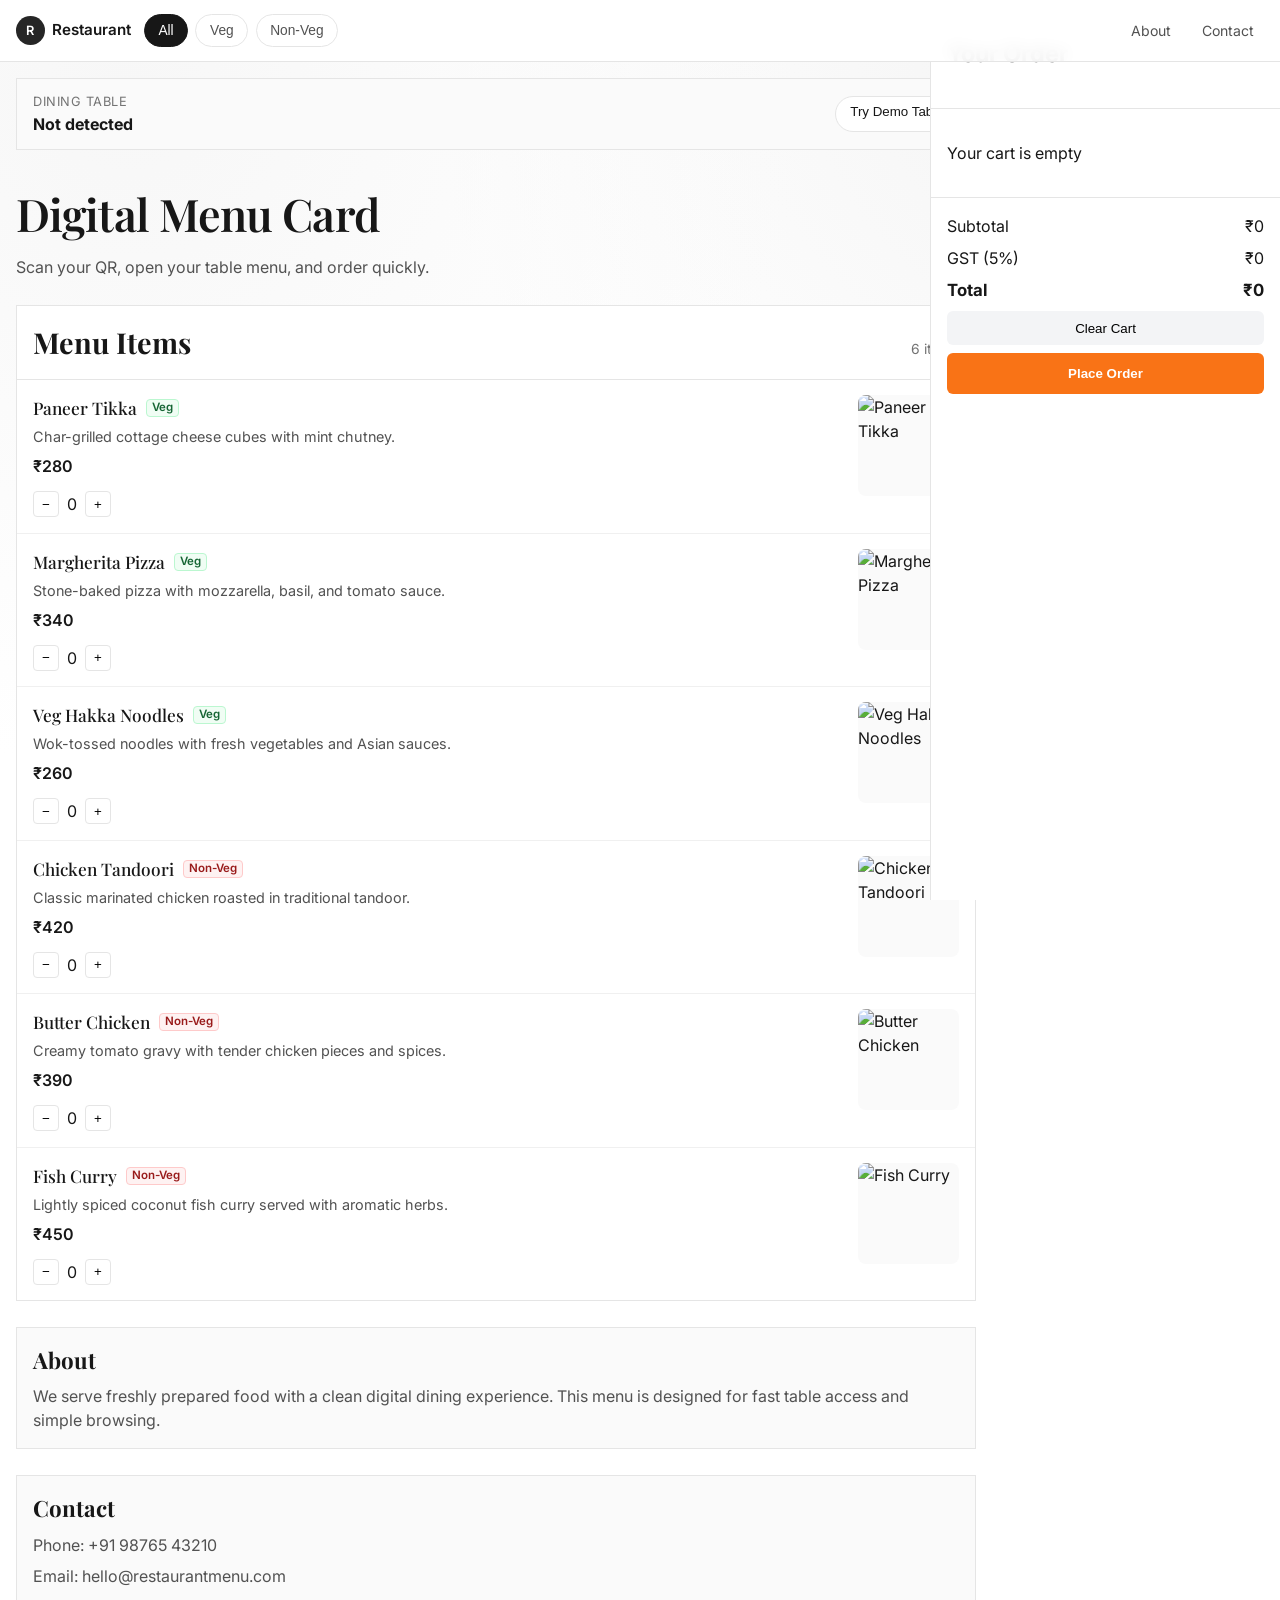
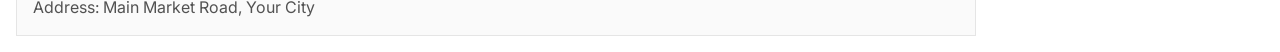
==== menu.html @ 7c133316 "Updated feature" ====
<!doctype html>
<html lang="en">
  <head>
    <meta charset="UTF-8" />
    <meta name="viewport" content="width=device-width, initial-scale=1.0" />
    <title>Digital Menu</title>
    <link rel="stylesheet" href="menu.css" />
  </head>
  <body data-testid="menu-page-body">
    <div class="background-layer" aria-hidden="true"></div>

    <header class="menu-header" data-testid="menu-header">
      <div class="header-left" data-testid="menu-header-left-zone">
        <div class="logo-block" data-testid="restaurant-logo-block">
          <div class="logo-mark" data-testid="restaurant-logo-mark">R</div>
          <div class="logo-text" data-testid="restaurant-name-text">Restaurant</div>
        </div>

        <nav class="category-nav" data-testid="category-filter-nav" aria-label="Menu category filter">
          <button class="category-btn active" data-category="all" data-testid="category-all-button" type="button">
            All
          </button>
          <button class="category-btn" data-category="veg" data-testid="category-veg-button" type="button">
            Veg
          </button>
          <button class="category-btn" data-category="non-veg" data-testid="category-non-veg-button" type="button">
            Non-Veg
          </button>
        </nav>
      </div>

      <div class="header-right" data-testid="menu-header-right-zone">
        <a href="#about" class="header-link" data-testid="header-about-link">About</a>
        <a href="#contact" class="header-link" data-testid="header-contact-link">Contact</a>
      </div>
    </header>

    <main class="menu-main" data-testid="menu-main-content">
      <section class="table-banner" data-testid="table-banner">
        <div class="table-banner-info" data-testid="table-banner-info">
          <span class="table-label" data-testid="table-label">Dining Table</span>
          <strong id="table-number" data-testid="table-number-display">Detecting...</strong>
        </div>
        <button id="demo-table-btn" class="demo-btn" type="button" data-testid="demo-table-button">
          Try Demo Table
        </button>
      </section>

      <section class="hero-section" data-testid="menu-hero-section">
        <h1 class="hero-title" data-testid="menu-heading-title">Digital Menu Card</h1>
        <p class="hero-subtitle" data-testid="menu-heading-subtitle">
          Scan your QR, open your table menu, and order quickly.
        </p>
      </section>

      <section class="menu-list-section" data-testid="menu-list-section" aria-live="polite">
        <div class="section-head" data-testid="menu-section-head">
          <h2 data-testid="menu-section-title">Menu Items</h2>
          <p id="menu-count" data-testid="menu-items-count"></p>
        </div>
        <div id="menu-list" class="menu-list" data-testid="menu-items-container"></div>
      </section>

      <section id="about" class="info-section" data-testid="about-section">
        <h3 data-testid="about-section-title">About</h3>
        <p data-testid="about-section-description">
          We serve freshly prepared food with a clean digital dining experience. This menu is designed for fast table access and simple browsing.
        </p>
      </section>

      <section id="contact" class="info-section" data-testid="contact-section">
        <h3 data-testid="contact-section-title">Contact</h3>
        <p data-testid="contact-phone-text">Phone: +91 98765 43210</p>
        <p data-testid="contact-email-text">Email: hello@restaurantmenu.com</p>
        <p data-testid="contact-address-text">Address: Main Market Road, Your City</p>
      </section>

      <!-- Cart Sidebar -->
<aside class="cart-sidebar" data-testid="cart-sidebar">
  <div class="cart-header">
    <h2>Your Order</h2>
    <p id="cart-table-number" class="cart-table-text"></p>
  </div>

  <div id="cart-items" class="cart-items">
    <p class="cart-empty">Your cart is empty</p>
  </div>

  <div class="cart-footer">
    <div class="cart-row">
      <span>Subtotal</span>
      <span id="cart-subtotal">₹0</span>
    </div>
    <div class="cart-row">
      <span>GST (5%)</span>
      <span id="cart-gst">₹0</span>
    </div>
    <div class="cart-row total-row">
      <strong>Total</strong>
      <strong id="cart-total">₹0</strong>
    </div>

    <button id="clear-cart-btn" class="clear-btn">Clear Cart</button>
    <button id="place-order-btn" class="order-btn">Place Order</button>
  </div>
</aside>

</div>
      
    </main>

    <script src="menu.js"></script>
  </body>
</html>
---- menu.css ----
@import url("https://fonts.googleapis.com/css2?family=Inter:wght@400;500;600&family=Playfair+Display:wght@500;600&display=swap");

:root {
  --bg-main: #ffffff;
  --bg-soft: #fafafa;
  --bg-soft-2: #f5f5f5;
  --text-main: #171717;
  --text-sub: #525252;
  --text-muted: #737373;
  --border: #e5e5e5;
  --veg: #166534;
  --nonveg: #991b1b;
}

* {
  box-sizing: border-box;
}

html {
  scroll-behavior: smooth;
}

body {
  margin: 0;
  font-family: "Inter", sans-serif;
  background: var(--bg-main);
  color: var(--text-main);
  line-height: 1.5;
}

.background-layer {
  position: fixed;
  inset: 0;
  z-index: -1;
  background:
    radial-gradient(circle at 10% 10%, #f7f7f7, transparent 48%),
    radial-gradient(circle at 90% 0%, #f3f3f3, transparent 50%),
    var(--bg-main);
}

.menu-header {
  position: sticky;
  top: 0;
  z-index: 10;
  display: flex;
  justify-content: space-between;
  align-items: center;
  gap: 0.9rem;
  padding: 0.85rem 1rem;
  background: rgba(255, 255, 255, 0.94);
  backdrop-filter: blur(8px);
  border-bottom: 1px solid var(--border);
}

.cart-sidebar {
  width: 350px;
  height: 100vh;
  background: #ffffff;
  border-left: 1px solid var(--border);

  position: fixed;   /* Makes it stick to screen */
  right: 0;          /* Push to right side */
  top: 0;            /* Align to top */
  
  overflow-y: auto;  /* Scroll inside cart if needed */
}

.header-left {
  display: flex;
  align-items: center;
  gap: 0.8rem;
  flex-wrap: wrap;
}

.logo-block {
  display: flex;
  align-items: center;
  gap: 0.45rem;
}

.logo-mark {
  width: 1.8rem;
  height: 1.8rem;
  border-radius: 50%;
  display: grid;
  place-items: center;
  font-weight: 600;
  font-size: 0.8rem;
  color: #ffffff;
  background: #262626;
}

.logo-text {
  font-size: 0.95rem;
  font-weight: 600;
  color: var(--text-main);
}

.category-nav {
  display: flex;
  gap: 0.45rem;
  flex-wrap: wrap;
}

.category-btn {
  min-height: 2.1rem;
  border: 1px solid var(--border);
  border-radius: 999px;
  background: #ffffff;
  color: var(--text-sub);
  padding: 0.35rem 0.85rem;
  cursor: pointer;
  font-size: 0.86rem;
  font-weight: 500;
  transition: transform 0.2s ease, background-color 0.2s ease, color 0.2s ease;
}

.category-btn:hover {
  background: var(--bg-soft-2);
}

.category-btn:active {
  transform: scale(0.96);
}

.category-btn.active {
  background: #171717;
  color: #ffffff;
  border-color: #171717;
}

.header-right {
  display: flex;
  align-items: center;
  gap: 0.75rem;
}

.header-link {
  font-size: 0.88rem;
  color: var(--text-sub);
  text-decoration: none;
  border-radius: 999px;
  padding: 0.34rem 0.6rem;
  transition: background-color 0.2s ease, color 0.2s ease;
}

.header-link:hover {
  background: var(--bg-soft-2);
  color: var(--text-main);
}

.menu-main {
  width: min(100%, 62rem);
  margin: 0 auto;
  padding: 1rem;
  display: flex;
  flex-direction: column;
  gap: 1.6rem;
  margin-right: 350px;
}

.table-banner {
  display: flex;
  justify-content: space-between;
  align-items: center;
  gap: 1rem;
  border: 1px solid var(--border);
  background: var(--bg-soft);
  padding: 0.85rem 1rem;
  animation: fade-up 0.5s ease both;
}

.table-banner-info {
  display: flex;
  flex-direction: column;
}

.table-label {
  font-size: 0.8rem;
  letter-spacing: 0.04em;
  text-transform: uppercase;
  color: var(--text-muted);
}

#table-number {
  font-size: 1rem;
}

.demo-btn {
  border: 1px solid var(--border);
  background: #ffffff;
  color: var(--text-main);
  border-radius: 999px;
  min-height: 2.2rem;
  padding: 0.4rem 0.9rem;
  cursor: pointer;
  font-weight: 500;
  transition: transform 0.2s ease, background-color 0.2s ease;
}

.demo-btn:hover {
  background: var(--bg-soft-2);
}

.demo-btn:active {
  transform: scale(0.96);
}

.hero-section {
  padding-top: 0.25rem;
  animation: fade-up 0.6s ease both;
}

.hero-title {
  margin: 0;
  font-family: "Playfair Display", serif;
  font-size: clamp(2rem, 3.5vw, 3.2rem);
  font-weight: 600;
  letter-spacing: -0.02em;
}

.hero-subtitle {
  margin: 0.5rem 0 0;
  color: var(--text-sub);
  max-width: 38rem;
}

.menu-list-section {
  border: 1px solid var(--border);
  background: #ffffff;
  animation: fade-up 0.7s ease both;
}

.section-head {
  padding: 0.95rem 1rem;
  border-bottom: 1px solid var(--border);
  display: flex;
  justify-content: space-between;
  align-items: baseline;
  gap: 1rem;
}

.section-head h2 {
  margin: 0;
  font-family: "Playfair Display", serif;
  font-size: clamp(1.3rem, 2.4vw, 1.8rem);
}

#menu-count {
  margin: 0;
  color: var(--text-muted);
  font-size: 0.87rem;
}

.menu-list {
  display: flex;
  flex-direction: column;
}

.menu-card {
  display: grid;
  grid-template-columns: minmax(0, 1fr) 6.3rem;
  gap: 0.95rem;
  padding: 0.95rem 1rem;
  border-bottom: 1px solid #f0f0f0;
  transition: background-color 0.2s ease;
}

.menu-card:hover {
  background: var(--bg-soft);
}

.menu-card:last-child {
  border-bottom: none;
}

.menu-card-meta {
  display: flex;
  flex-direction: column;
  gap: 0.33rem;
}

.menu-card-top {
  display: flex;
  align-items: center;
  gap: 0.55rem;
  flex-wrap: wrap;
}

.menu-title {
  margin: 0;
  font-family: "Playfair Display", serif;
  font-size: 1.08rem;
  font-weight: 500;
}

.menu-type-badge {
  border: 1px solid transparent;
  border-radius: 4px;
  padding: 0.06rem 0.33rem;
  font-size: 0.72rem;
  line-height: 1.2;
  font-weight: 600;
}

.menu-type-badge.veg {
  color: var(--veg);
  border-color: #bbf7d0;
  background: #f0fdf4;
}

.menu-type-badge.non-veg {
  color: var(--nonveg);
  border-color: #fecaca;
  background: #fef2f2;
}

.menu-description {
  margin: 0;
  color: var(--text-sub);
  font-size: 0.9rem;
}

.menu-price {
  margin: 0.05rem 0 0;
  color: var(--text-main);
  font-weight: 600;
}

.menu-image-wrap {
  aspect-ratio: 1 / 1;
  border-radius: 8px;
  overflow: hidden;
  background: var(--bg-soft);
}

.menu-image {
  width: 100%;
  height: 100%;
  object-fit: cover;
  object-position: center;
}

.empty-state {
  margin: 0;
  padding: 1rem;
  color: var(--text-muted);
}

.info-section {
  border: 1px solid var(--border);
  background: var(--bg-soft);
  padding: 1rem;
  animation: fade-up 0.75s ease both;
}

.info-section h3 {
  margin: 0;
  font-family: "Playfair Display", serif;
  font-size: 1.4rem;
}

.info-section p {
  margin: 0.45rem 0 0;
  color: var(--text-sub);
}


.cart-header {
  padding: 1rem;
  border-bottom: 1px solid var(--border);
}

.cart-table-text {
  font-size: 0.85rem;
  color: var(--text-muted);
}

.cart-items {
  flex: 1;
  padding: 1rem;
  overflow-y: auto;
}

.cart-item {
  display: flex;
  gap: 0.6rem;
  align-items: center;
  margin-bottom: 0.8rem;
}

.cart-img {
  width: 50px;
  height: 50px;
  object-fit: cover;
  border-radius: 6px;
}

.cart-item-info {
  flex: 1;
  font-size: 0.85rem;
}

.remove-btn {
  background: none;
  border: none;
  color: #991b1b;
  cursor: pointer;
  font-size: 1rem;
}

.cart-footer {
  padding: 1rem;
  border-top: 1px solid var(--border);
}

.cart-row {
  display: flex;
  justify-content: space-between;
  margin-bottom: 0.5rem;
}

.total-row {
  font-size: 1.05rem;
  margin-top: 0.5rem;
}

.clear-btn {
  width: 100%;
  margin-bottom: 0.5rem;
  padding: 0.6rem;
  background: #f3f4f6;
  border: none;
  cursor: pointer;
  border-radius: 6px;
}

.order-btn {
  width: 100%;
  padding: 0.8rem;
  border: none;
  background: #f97316;
  color: white;
  font-weight: 600;
  border-radius: 6px;
  cursor: pointer;
  transition: background 0.3s ease;
}

.order-btn:hover {
  background: #ea580c;
}

.quantity-controls {
  margin-top: 0.5rem;
  display: flex;
  align-items: center;
  gap: 0.5rem;
}

.quantity-controls button {
  width: 26px;
  height: 26px;
  border: 1px solid var(--border);
  background: white;
  cursor: pointer;
  border-radius: 4px;
}

@media (max-width: 880px) {
  .menu-header {
    align-items: flex-start;
    flex-direction: column;
  }

  .header-right {
    padding-left: 0.1rem;
  }
}

@media (max-width: 620px) {
  .menu-main {
    padding: 0.8rem;
  }

  .menu-card {
    grid-template-columns: minmax(0, 1fr) 5rem;
  }

  .hero-subtitle {
    font-size: 0.95rem;
  }

  .table-banner {
    flex-direction: column;
    align-items: flex-start;
  }
}


@keyframes fade-up {
  from {
    opacity: 0;
    transform: translateY(12px);
  }
  to {
    opacity: 1;
    transform: translateY(0);
  }
}
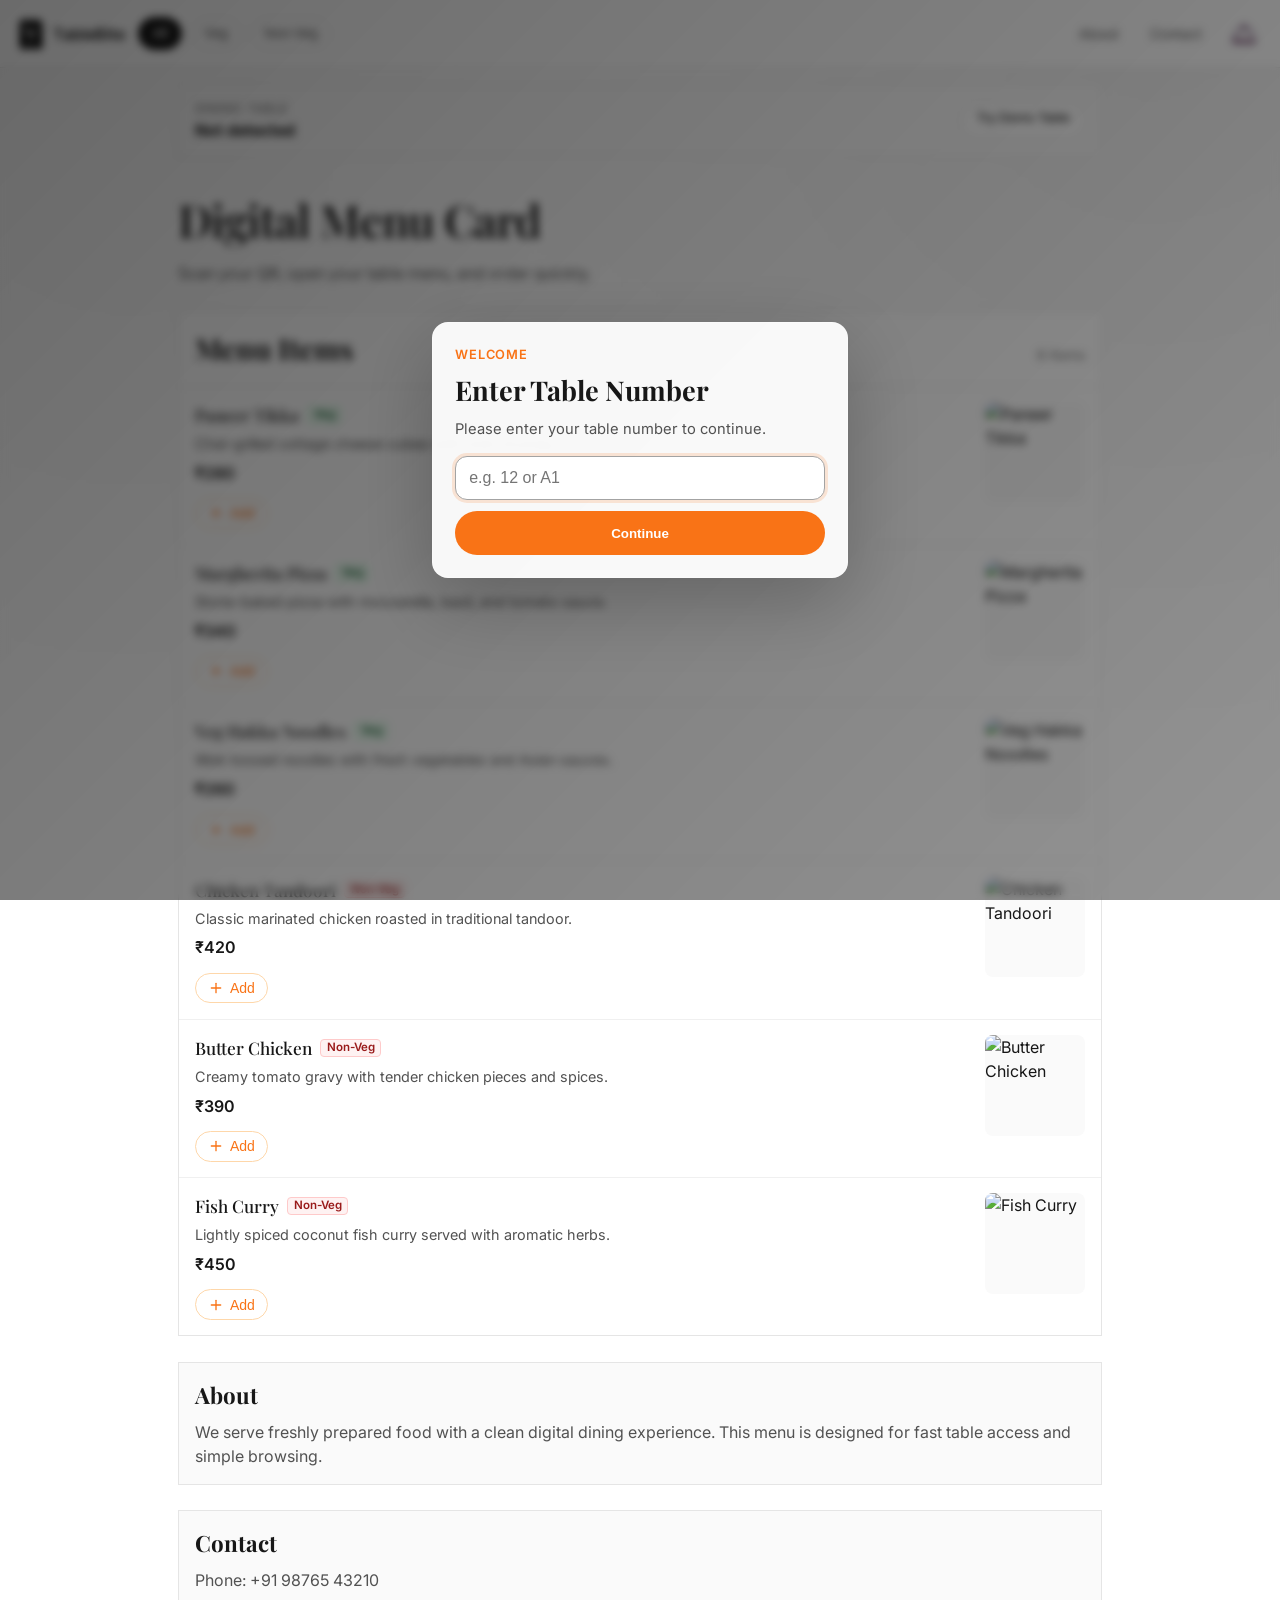
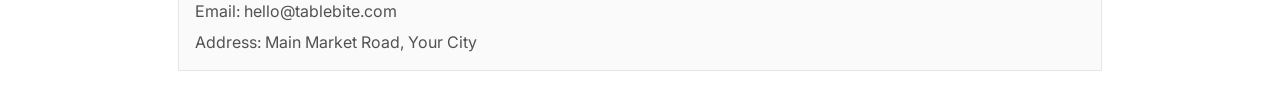
==== commit d90fc75c: "Updated feature" ====
--- a/menu.html
+++ b/menu.html
@@ -1,114 +1,111 @@
 <!doctype html>
 <html lang="en">
   <head>
-    <meta charset="UTF-8" />
-    <meta name="viewport" content="width=device-width, initial-scale=1.0" />
-    <title>Digital Menu</title>
-    <link rel="stylesheet" href="menu.css" />
+<meta charset="UTF-8" />
+<meta name="viewport" content="width=device-width, initial-scale=1.0" />
+<title>Digital Menu</title>
+<link rel="stylesheet" href="menu.css" />
   </head>
-  <body data-testid="menu-page-body">
-    <div class="background-layer" aria-hidden="true"></div>
+  <body>
+<div class="background-layer" aria-hidden="true"></div>
+<div id="table-entry-screen" class="table-entry-screen hidden">
+  <div class="table-entry-card" role="dialog" aria-modal="true" aria-labelledby="table-entry-title">
+    <p class="table-entry-kicker">Welcome</p>
+    <h2 id="table-entry-title">Enter Table Number</h2>
+    <p class="table-entry-copy">Please enter your table number to continue.</p>
+    <form id="table-entry-form" class="table-entry-form">
+      <label for="table-entry-input" class="sr-only">Table Number</label>
+      <input id="table-entry-input" type="text" inputmode="text" autocomplete="off" maxlength="10" placeholder="e.g. 12 or A1" required />
+      <p id="table-entry-error" class="table-entry-error hidden" aria-live="polite"></p>
+      <button type="submit">Continue</button>
+    </form>
+  </div>
+</div>
 
-    <header class="menu-header" data-testid="menu-header">
-      <div class="header-left" data-testid="menu-header-left-zone">
-        <div class="logo-block" data-testid="restaurant-logo-block">
-          <div class="logo-mark" data-testid="restaurant-logo-mark">R</div>
-          <div class="logo-text" data-testid="restaurant-name-text">Restaurant</div>
-        </div>
+<header class="menu-header">
+  <div class="header-left">
+    <div class="logo-block">
+      <img src="assets\food-menu-3-svgrepo-com.svg" alt="M" width="30" height="30" />
+      <div class="logo-text">TableBite</div>
+    </div>
 
-        <nav class="category-nav" data-testid="category-filter-nav" aria-label="Menu category filter">
-          <button class="category-btn active" data-category="all" data-testid="category-all-button" type="button">
-            All
-          </button>
-          <button class="category-btn" data-category="veg" data-testid="category-veg-button" type="button">
-            Veg
-          </button>
-          <button class="category-btn" data-category="non-veg" data-testid="category-non-veg-button" type="button">
-            Non-Veg
-          </button>
-        </nav>
-      </div>
-
-      <div class="header-right" data-testid="menu-header-right-zone">
-        <a href="#about" class="header-link" data-testid="header-about-link">About</a>
-        <a href="#contact" class="header-link" data-testid="header-contact-link">Contact</a>
-      </div>
-    </header>
-
-    <main class="menu-main" data-testid="menu-main-content">
-      <section class="table-banner" data-testid="table-banner">
-        <div class="table-banner-info" data-testid="table-banner-info">
-          <span class="table-label" data-testid="table-label">Dining Table</span>
-          <strong id="table-number" data-testid="table-number-display">Detecting...</strong>
-        </div>
-        <button id="demo-table-btn" class="demo-btn" type="button" data-testid="demo-table-button">
-          Try Demo Table
-        </button>
-      </section>
-
-      <section class="hero-section" data-testid="menu-hero-section">
-        <h1 class="hero-title" data-testid="menu-heading-title">Digital Menu Card</h1>
-        <p class="hero-subtitle" data-testid="menu-heading-subtitle">
-          Scan your QR, open your table menu, and order quickly.
-        </p>
-      </section>
-
-      <section class="menu-list-section" data-testid="menu-list-section" aria-live="polite">
-        <div class="section-head" data-testid="menu-section-head">
-          <h2 data-testid="menu-section-title">Menu Items</h2>
-          <p id="menu-count" data-testid="menu-items-count"></p>
-        </div>
-        <div id="menu-list" class="menu-list" data-testid="menu-items-container"></div>
-      </section>
-
-      <section id="about" class="info-section" data-testid="about-section">
-        <h3 data-testid="about-section-title">About</h3>
-        <p data-testid="about-section-description">
-          We serve freshly prepared food with a clean digital dining experience. This menu is designed for fast table access and simple browsing.
-        </p>
-      </section>
-
-      <section id="contact" class="info-section" data-testid="contact-section">
-        <h3 data-testid="contact-section-title">Contact</h3>
-        <p data-testid="contact-phone-text">Phone: +91 98765 43210</p>
-        <p data-testid="contact-email-text">Email: hello@restaurantmenu.com</p>
-        <p data-testid="contact-address-text">Address: Main Market Road, Your City</p>
-      </section>
-
-      <!-- Cart Sidebar -->
-<aside class="cart-sidebar" data-testid="cart-sidebar">
-  <div class="cart-header">
-    <h2>Your Order</h2>
-    <p id="cart-table-number" class="cart-table-text"></p>
+    <nav class="category-nav" aria-label="Menu category filter">
+      <button class="category-btn active" data-category="all" type="button">All</button>
+      <button class="category-btn" data-category="veg" type="button">Veg</button>
+      <button class="category-btn" data-category="non-veg" type="button">Non-Veg</button>
+    </nav>
   </div>
 
-  <div id="cart-items" class="cart-items">
-    <p class="cart-empty">Your cart is empty</p>
+  <div class="header-right">
+    <a href="#about" class="header-link">About</a>
+    <a href="#contact" class="header-link">Contact</a>
+    <button id="cart-toggle-btn" class="cart-toggle-btn" type="button" aria-label="Open cart">
+      <img src="assets/dinner-svgrepo-com.svg" alt="Dinner icon" width="24" height="24" />
+      <span id="cart-badge" class="cart-badge hidden">0</span>
+    </button>
   </div>
+</header>
 
-  <div class="cart-footer">
-    <div class="cart-row">
-      <span>Subtotal</span>
-      <span id="cart-subtotal">₹0</span>
+<div class="main-layout">
+  <main class="menu-main">
+    <section class="table-banner">
+      <div class="table-banner-info">
+        <span class="table-label">Dining Table</span>
+        <strong id="table-number">Detecting...</strong>
+      </div>
+      <button id="demo-table-btn" class="demo-btn" type="button">Try Demo Table</button>
+    </section>
+
+    <section class="hero-section">
+      <h1 class="hero-title">Digital Menu Card</h1>
+      <p class="hero-subtitle">Scan your QR, open your table menu, and order quickly.</p>
+    </section>
+
+    <section class="menu-list-section">
+      <div class="section-head">
+        <h2>Menu Items</h2>
+        <p id="menu-count"></p>
+      </div>
+      <div id="menu-list" class="menu-list"></div>
+    </section>
+
+    <section id="about" class="info-section">
+      <h3>About</h3>
+      <p>We serve freshly prepared food with a clean digital dining experience. This menu is designed for fast table access and simple browsing.</p>
+    </section>
+
+    <section id="contact" class="info-section">
+      <h3>Contact</h3>
+      <p>Phone: +91 98765 43210</p>
+      <p>Email: hello@tablebite.com</p>
+      <p>Address: Main Market Road, Your City</p>
+    </section>
+  </main>
+
+  <!-- Cart Sidebar -->
+  <aside id="cart-sidebar" class="cart-sidebar">
+    <div class="cart-header">
+      <div class="cart-title">
+        <svg xmlns="http://www.w3.org/2000/svg" width="20" height="20" viewBox="0 0 24 24" fill="none" stroke="#f97316" stroke-width="2" stroke-linecap="round" stroke-linejoin="round"><path d="M6 2 3 6v14a2 2 0 0 0 2 2h14a2 2 0 0 0 2-2V6l-3-4Z"/><path d="M3 6h18"/><path d="M16 10a4 4 0 0 1-8 0"/></svg>
+        <h2>Your Order</h2>
+      </div>
+      <button id="cart-close-btn" class="cart-close-btn" aria-label="Close cart">
+        <svg xmlns="http://www.w3.org/2000/svg" width="20" height="20" viewBox="0 0 24 24" fill="none" stroke="currentColor" stroke-width="2" stroke-linecap="round" stroke-linejoin="round"><path d="M18 6 6 18"/><path d="m6 6 12 12"/></svg>
+      </button>
     </div>
-    <div class="cart-row">
-      <span>GST (5%)</span>
-      <span id="cart-gst">₹0</span>
+    <div id="cart-table-info" class="cart-table-info hidden"></div>
+    <div id="cart-items" class="cart-items"></div>
+    <div class="cart-footer">
+      <div class="cart-total-row">
+        <span>Total</span>
+        <span id="cart-total" class="cart-total-amount">₹0</span>
+      </div>
+      <button id="order-btn" class="order-btn disabled">Add items to order</button>
     </div>
-    <div class="cart-row total-row">
-      <strong>Total</strong>
-      <strong id="cart-total">₹0</strong>
-    </div>
-
-    <button id="clear-cart-btn" class="clear-btn">Clear Cart</button>
-    <button id="place-order-btn" class="order-btn">Place Order</button>
-  </div>
-</aside>
-
+  </aside>
+  <!-- Mobile Overlay -->
+  <div id="cart-overlay" class="cart-overlay hidden"></div>
 </div>
-      
-    </main>
-
-    <script src="menu.js"></script>
+<script src="menu.js"></script>
   </body>
 </html>
--- a/menu.css
+++ b/menu.css
@@ -10,15 +10,12 @@
   --border: #e5e5e5;
   --veg: #166534;
   --nonveg: #991b1b;
-}
-
-* {
-  box-sizing: border-box;
-}
-
-html {
-  scroll-behavior: smooth;
-}
+  --orange: #f97316;
+  --orange-hover: #ea580c;
+}
+
+* { box-sizing: border-box; }
+html { scroll-behavior: smooth; }
 
 body {
   margin: 0;
@@ -28,16 +25,116 @@
   line-height: 1.5;
 }
 
+body.no-scroll { overflow: hidden; }
+
 .background-layer {
   position: fixed;
   inset: 0;
   z-index: -1;
-  background:
-    radial-gradient(circle at 10% 10%, #f7f7f7, transparent 48%),
-    radial-gradient(circle at 90% 0%, #f3f3f3, transparent 50%),
-    var(--bg-main);
-}
-
+  background: radial-gradient(circle at 10% 10%, #f7f7f7, transparent 48%),
+          radial-gradient(circle at 90% 0%, #f3f3f3, transparent 50%),
+          var(--bg-main);
+}
+
+.sr-only {
+  position: absolute;
+  width: 1px;
+  height: 1px;
+  padding: 0;
+  margin: -1px;
+  overflow: hidden;
+  clip: rect(0, 0, 0, 0);
+  white-space: nowrap;
+  border: 0;
+}
+
+.table-entry-screen {
+  position: fixed;
+  inset: 0;
+  z-index: 110;
+  display: grid;
+  place-items: center;
+  padding: 1rem;
+  background: linear-gradient(135deg, rgba(0, 0, 0, 0.58), rgba(0, 0, 0, 0.42));
+  backdrop-filter: blur(4px);
+}
+
+.table-entry-screen.hidden { display: none; }
+
+.table-entry-card {
+  width: min(100%, 26rem);
+  border-radius: 1rem;
+  border: 1px solid rgba(255, 255, 255, 0.3);
+  background: rgba(255, 255, 255, 0.95);
+  box-shadow: 0 24px 80px rgba(0, 0, 0, 0.24);
+  padding: 1.4rem;
+}
+
+.table-entry-kicker {
+  margin: 0;
+  color: var(--orange);
+  font-size: 0.8rem;
+  font-weight: 600;
+  letter-spacing: 0.06em;
+  text-transform: uppercase;
+}
+
+.table-entry-card h2 {
+  margin: 0.35rem 0 0;
+  font-family: "Playfair Display", serif;
+  font-size: 1.7rem;
+}
+
+.table-entry-copy {
+  margin: 0.45rem 0 0;
+  color: var(--text-sub);
+  font-size: 0.92rem;
+}
+
+.table-entry-form {
+  margin-top: 1rem;
+  display: flex;
+  flex-direction: column;
+  gap: 0.7rem;
+}
+
+.table-entry-form input {
+  width: 100%;
+  min-height: 2.75rem;
+  border-radius: 0.75rem;
+  border: 1px solid #d4d4d8;
+  font-size: 1rem;
+  padding: 0.65rem 0.8rem;
+  outline: none;
+}
+
+.table-entry-form input:focus {
+  border-color: #a3a3a3;
+  box-shadow: 0 0 0 3px rgba(249, 115, 22, 0.16);
+}
+
+.table-entry-error {
+  margin: 0;
+  font-size: 0.84rem;
+  color: #b91c1c;
+}
+
+.table-entry-error.hidden { display: none; }
+
+.table-entry-form button {
+  border: none;
+  min-height: 2.75rem;
+  border-radius: 999px;
+  background: var(--orange);
+  color: #fff;
+  font-weight: 600;
+  cursor: pointer;
+  transition: background-color 0.2s ease;
+}
+
+.table-entry-form button:hover { background: var(--orange-hover); }
+
+/* Header */
 .menu-header {
   position: sticky;
   top: 0;
@@ -47,24 +144,11 @@
   align-items: center;
   gap: 0.9rem;
   padding: 0.85rem 1rem;
-  background: rgba(255, 255, 255, 0.94);
+  background: rgba(255, 255, 255, 0.95);
   backdrop-filter: blur(8px);
   border-bottom: 1px solid var(--border);
 }
 
-.cart-sidebar {
-  width: 350px;
-  height: 100vh;
-  background: #ffffff;
-  border-left: 1px solid var(--border);
-
-  position: fixed;   /* Makes it stick to screen */
-  right: 0;          /* Push to right side */
-  top: 0;            /* Align to top */
-  
-  overflow-y: auto;  /* Scroll inside cart if needed */
-}
-
 .header-left {
   display: flex;
   align-items: center;
@@ -79,21 +163,20 @@
 }
 
 .logo-mark {
-  width: 1.8rem;
-  height: 1.8rem;
+  width: 2rem;
+  height: 2rem;
   border-radius: 50%;
   display: grid;
   place-items: center;
   font-weight: 600;
-  font-size: 0.8rem;
+  font-size: 0.85rem;
   color: #ffffff;
   background: #262626;
 }
 
 .logo-text {
-  font-size: 0.95rem;
-  font-weight: 600;
-  color: var(--text-main);
+  font-size: 1rem;
+  font-weight: 600;
 }
 
 .category-nav {
@@ -112,17 +195,11 @@
   cursor: pointer;
   font-size: 0.86rem;
   font-weight: 500;
-  transition: transform 0.2s ease, background-color 0.2s ease, color 0.2s ease;
-}
-
-.category-btn:hover {
-  background: var(--bg-soft-2);
-}
-
-.category-btn:active {
-  transform: scale(0.96);
-}
-
+  transition: all 0.2s ease;
+}
+
+.category-btn:hover { background: var(--bg-soft-2); }
+.category-btn:active { transform: scale(0.96); }
 .category-btn.active {
   background: #171717;
   color: #ffffff;
@@ -141,7 +218,7 @@
   text-decoration: none;
   border-radius: 999px;
   padding: 0.34rem 0.6rem;
-  transition: background-color 0.2s ease, color 0.2s ease;
+  transition: all 0.2s ease;
 }
 
 .header-link:hover {
@@ -149,16 +226,53 @@
   color: var(--text-main);
 }
 
+.cart-toggle-btn {
+  position: relative;
+  padding: 0.5rem;
+  border: none;
+  background: transparent;
+  border-radius: 50%;
+  cursor: pointer;
+  transition: background-color 0.2s;
+}
+
+.cart-toggle-btn:hover { background: var(--bg-soft-2); }
+
+.cart-badge {
+  position: absolute;
+  top: -4px;
+  right: -4px;
+  width: 1.25rem;
+  height: 1.25rem;
+  background: var(--orange);
+  color: white;
+  font-size: 0.7rem;
+  font-weight: 600;
+  border-radius: 50%;
+  display: grid;
+  place-items: center;
+}
+
+.cart-badge.hidden { display: none; }
+
+/* Main Layout */
+.main-layout {
+  display: flex;
+  justify-content: center;
+}
+
 .menu-main {
-  width: min(100%, 62rem);
+  flex: 0 1 auto;
+  width: min(100% - 2.5rem, 60rem);
+  max-width: 60rem;
   margin: 0 auto;
-  padding: 1rem;
+  padding: 1rem 1.1rem 2rem;
   display: flex;
   flex-direction: column;
   gap: 1.6rem;
-  margin-right: 350px;
-}
-
+}
+
+/* Table Banner */
 .table-banner {
   display: flex;
   justify-content: space-between;
@@ -182,30 +296,21 @@
   color: var(--text-muted);
 }
 
-#table-number {
-  font-size: 1rem;
-}
-
 .demo-btn {
   border: 1px solid var(--border);
   background: #ffffff;
-  color: var(--text-main);
   border-radius: 999px;
   min-height: 2.2rem;
   padding: 0.4rem 0.9rem;
   cursor: pointer;
   font-weight: 500;
-  transition: transform 0.2s ease, background-color 0.2s ease;
-}
-
-.demo-btn:hover {
-  background: var(--bg-soft-2);
-}
-
-.demo-btn:active {
-  transform: scale(0.96);
-}
-
+  transition: all 0.2s ease;
+}
+
+.demo-btn:hover { background: var(--bg-soft-2); }
+.demo-btn:active { transform: scale(0.96); }
+
+/* Hero */
 .hero-section {
   padding-top: 0.25rem;
   animation: fade-up 0.6s ease both;
@@ -225,6 +330,7 @@
   max-width: 38rem;
 }
 
+/* Menu List */
 .menu-list-section {
   border: 1px solid var(--border);
   background: #ffffff;
@@ -257,6 +363,7 @@
   flex-direction: column;
 }
 
+/* Menu Card */
 .menu-card {
   display: grid;
   grid-template-columns: minmax(0, 1fr) 6.3rem;
@@ -266,13 +373,8 @@
   transition: background-color 0.2s ease;
 }
 
-.menu-card:hover {
-  background: var(--bg-soft);
-}
-
-.menu-card:last-child {
-  border-bottom: none;
-}
+.menu-card:hover { background: var(--bg-soft); }
+.menu-card:last-child { border-bottom: none; }
 
 .menu-card-meta {
   display: flex;
@@ -323,7 +425,6 @@
 
 .menu-price {
   margin: 0.05rem 0 0;
-  color: var(--text-main);
   font-weight: 600;
 }
 
@@ -338,15 +439,59 @@
   width: 100%;
   height: 100%;
   object-fit: cover;
-  object-position: center;
-}
-
-.empty-state {
-  margin: 0;
-  padding: 1rem;
-  color: var(--text-muted);
-}
-
+}
+
+/* Add/Remove Controls */
+.menu-controls {
+  margin-top: 0.5rem;
+}
+
+.add-btn {
+  display: inline-flex;
+  align-items: center;
+  gap: 0.4rem;
+  padding: 0.4rem 0.75rem;
+  font-size: 0.875rem;
+  font-weight: 500;
+  color: var(--orange);
+  border: 1px solid #fed7aa;
+  border-radius: 999px;
+  background: white;
+  cursor: pointer;
+  transition: all 0.2s;
+}
+
+.add-btn:hover { background: #fff7ed; }
+.add-btn:active { transform: scale(0.96); }
+
+.qty-controls {
+  display: inline-flex;
+  align-items: center;
+  border: 1px solid #fed7aa;
+  border-radius: 999px;
+  overflow: hidden;
+}
+
+.qty-btn {
+  padding: 0.5rem;
+  border: none;
+  background: white;
+  color: var(--orange);
+  cursor: pointer;
+  transition: background-color 0.2s;
+}
+
+.qty-btn:hover { background: #fff7ed; }
+
+.qty-value {
+  padding: 0 0.75rem;
+  font-weight: 600;
+  font-size: 0.875rem;
+  min-width: 2rem;
+  text-align: center;
+}
+
+/* Info Sections */
 .info-section {
   border: 1px solid var(--border);
   background: var(--bg-soft);
@@ -365,146 +510,253 @@
   color: var(--text-sub);
 }
 
+/* Cart Sidebar */
+.cart-sidebar {
+  position: fixed;
+  top: 0;
+  right: 0;
+  height: 100%;
+  width: 320px;
+  max-width: 85vw;
+  background: white;
+  border-left: 1px solid var(--border);
+  z-index: 50;
+  display: flex;
+  flex-direction: column;
+  transform: translateX(100%);
+  transition: transform 0.3s ease;
+}
+
+.cart-sidebar.open { transform: translateX(0); }
 
 .cart-header {
+  display: flex;
+  justify-content: space-between;
+  align-items: center;
   padding: 1rem;
   border-bottom: 1px solid var(--border);
 }
 
-.cart-table-text {
-  font-size: 0.85rem;
-  color: var(--text-muted);
-}
+.cart-title {
+  display: flex;
+  align-items: center;
+  gap: 0.5rem;
+}
+
+.cart-title h2 {
+  margin: 0;
+  font-family: "Playfair Display", serif;
+  font-size: 1.1rem;
+  font-weight: 600;
+}
+
+.cart-close-btn {
+  padding: 0.375rem;
+  border: none;
+  background: transparent;
+  border-radius: 50%;
+  cursor: pointer;
+  transition: background-color 0.2s;
+}
+
+.cart-close-btn:hover { background: var(--bg-soft-2); }
+
+.cart-table-info {
+  padding: 0.5rem 1rem;
+  background: var(--bg-soft);
+  border-bottom: 1px solid var(--border);
+  font-size: 0.875rem;
+  color: var(--text-sub);
+}
+
+.cart-table-info.hidden { display: none; }
 
 .cart-items {
   flex: 1;
+  overflow-y: auto;
+  padding: 0;
+}
+
+.cart-empty {
+  display: flex;
+  flex-direction: column;
+  align-items: center;
+  justify-content: center;
+  height: 100%;
+  color: var(--text-muted);
+  padding: 1.5rem;
+  text-align: center;
+}
+
+.cart-empty svg { opacity: 0.5; margin-bottom: 0.75rem; }
+.cart-empty p { margin: 0; font-size: 0.875rem; }
+.cart-empty small { font-size: 0.75rem; margin-top: 0.25rem; }
+
+.cart-item {
+  display: flex;
+  gap: 0.75rem;
   padding: 1rem;
-  overflow-y: auto;
-}
-
-.cart-item {
-  display: flex;
-  gap: 0.6rem;
-  align-items: center;
-  margin-bottom: 0.8rem;
-}
-
-.cart-img {
-  width: 50px;
-  height: 50px;
+  border-bottom: 1px solid #f0f0f0;
+}
+
+.cart-item-img {
+  width: 3.5rem;
+  height: 3.5rem;
+  border-radius: 0.5rem;
+  overflow: hidden;
+  flex-shrink: 0;
+  background: var(--bg-soft);
+}
+
+.cart-item-img img {
+  width: 100%;
+  height: 100%;
   object-fit: cover;
-  border-radius: 6px;
-}
-
-.cart-item-info {
+}
+
+.cart-item-details {
   flex: 1;
-  font-size: 0.85rem;
-}
-
-.remove-btn {
-  background: none;
+  min-width: 0;
+}
+
+.cart-item-name {
+  font-weight: 500;
+  font-size: 0.875rem;
+  white-space: nowrap;
+  overflow: hidden;
+  text-overflow: ellipsis;
+}
+
+.cart-item-price {
+  font-size: 0.875rem;
+  color: var(--text-sub);
+}
+
+.cart-item-row {
+  display: flex;
+  justify-content: space-between;
+  align-items: center;
+  margin-top: 0.5rem;
+}
+
+.cart-item-qty {
+  display: inline-flex;
+  align-items: center;
+  border: 1px solid var(--border);
+  border-radius: 999px;
+  overflow: hidden;
+}
+
+.cart-item-qty button {
+  padding: 0.375rem;
   border: none;
-  color: #991b1b;
-  cursor: pointer;
-  font-size: 1rem;
+  background: white;
+  color: var(--text-sub);
+  cursor: pointer;
+  transition: background-color 0.2s;
+}
+
+.cart-item-qty button:hover { background: var(--bg-soft-2); }
+
+.cart-item-qty span {
+  padding: 0 0.5rem;
+  font-size: 0.875rem;
+  font-weight: 500;
+  min-width: 1.5rem;
+  text-align: center;
+}
+
+.cart-item-subtotal {
+  font-weight: 600;
+  font-size: 0.875rem;
 }
 
 .cart-footer {
   padding: 1rem;
   border-top: 1px solid var(--border);
-}
-
-.cart-row {
+  background: white;
+}
+
+.cart-total-row {
   display: flex;
   justify-content: space-between;
-  margin-bottom: 0.5rem;
-}
-
-.total-row {
-  font-size: 1.05rem;
-  margin-top: 0.5rem;
-}
-
-.clear-btn {
-  width: 100%;
-  margin-bottom: 0.5rem;
-  padding: 0.6rem;
-  background: #f3f4f6;
-  border: none;
-  cursor: pointer;
-  border-radius: 6px;
+  align-items: center;
+  margin-bottom: 1rem;
+}
+
+.cart-total-row span:first-child { color: var(--text-sub); }
+
+.cart-total-amount {
+  font-size: 1.25rem;
+  font-weight: 700;
 }
 
 .order-btn {
   width: 100%;
-  padding: 0.8rem;
+  padding: 0.875rem 1rem;
   border: none;
-  background: #f97316;
+  border-radius: 999px;
+  font-weight: 600;
   color: white;
-  font-weight: 600;
-  border-radius: 6px;
-  cursor: pointer;
-  transition: background 0.3s ease;
-}
-
-.order-btn:hover {
-  background: #ea580c;
-}
-
-.quantity-controls {
-  margin-top: 0.5rem;
-  display: flex;
-  align-items: center;
-  gap: 0.5rem;
-}
-
-.quantity-controls button {
-  width: 26px;
-  height: 26px;
-  border: 1px solid var(--border);
-  background: white;
-  cursor: pointer;
-  border-radius: 4px;
+  background: var(--orange);
+  cursor: pointer;
+  transition: all 0.2s;
+}
+
+.order-btn:hover { background: var(--orange-hover); }
+.order-btn:active { transform: scale(0.98); }
+.order-btn.disabled {
+  background: #d1d5db;
+  cursor: not-allowed;
+}
+
+.cart-overlay {
+  position: fixed;
+  inset: 0;
+  background: rgba(0, 0, 0, 0.4);
+  z-index: 40;
+}
+
+.cart-overlay.hidden { display: none; }
+
+/* Desktop: keep slide-in cart behavior */
+@media (min-width: 1024px) {
+  .cart-sidebar {
+    top: 0;
+    height: 100%;
+    transform: translateX(100%);
+    flex-shrink: 0;
+  }
+
+  .cart-toggle-btn { display: inline-flex; }
+  .cart-close-btn { display: inline-flex; }
+  
+  .menu-main { padding-right: 1.1rem; }
 }
 
 @media (max-width: 880px) {
   .menu-header {
-    align-items: flex-start;
-    flex-direction: column;
+align-items: flex-start;
+flex-direction: column;
   }
-
-  .header-right {
-    padding-left: 0.1rem;
-  }
+  .header-right { padding-left: 0.1rem; }
+  .header-link { display: none; }
 }
 
 @media (max-width: 620px) {
   .menu-main {
+    width: min(100% - 1rem, 44rem);
     padding: 0.8rem;
   }
-
-  .menu-card {
-    grid-template-columns: minmax(0, 1fr) 5rem;
+  .menu-card { grid-template-columns: minmax(0, 1fr) 5rem; }
+  .hero-subtitle { font-size: 0.95rem; }
+  .table-banner {
+flex-direction: column;
+align-items: flex-start;
   }
-
-  .hero-subtitle {
-    font-size: 0.95rem;
-  }
-
-  .table-banner {
-    flex-direction: column;
-    align-items: flex-start;
-  }
-}
-
+}
 
 @keyframes fade-up {
-  from {
-    opacity: 0;
-    transform: translateY(12px);
-  }
-  to {
-    opacity: 1;
-    transform: translateY(0);
-  }
-}+  from { opacity: 0; transform: translateY(12px); }
+  to { opacity: 1; transform: translateY(0); }
+}
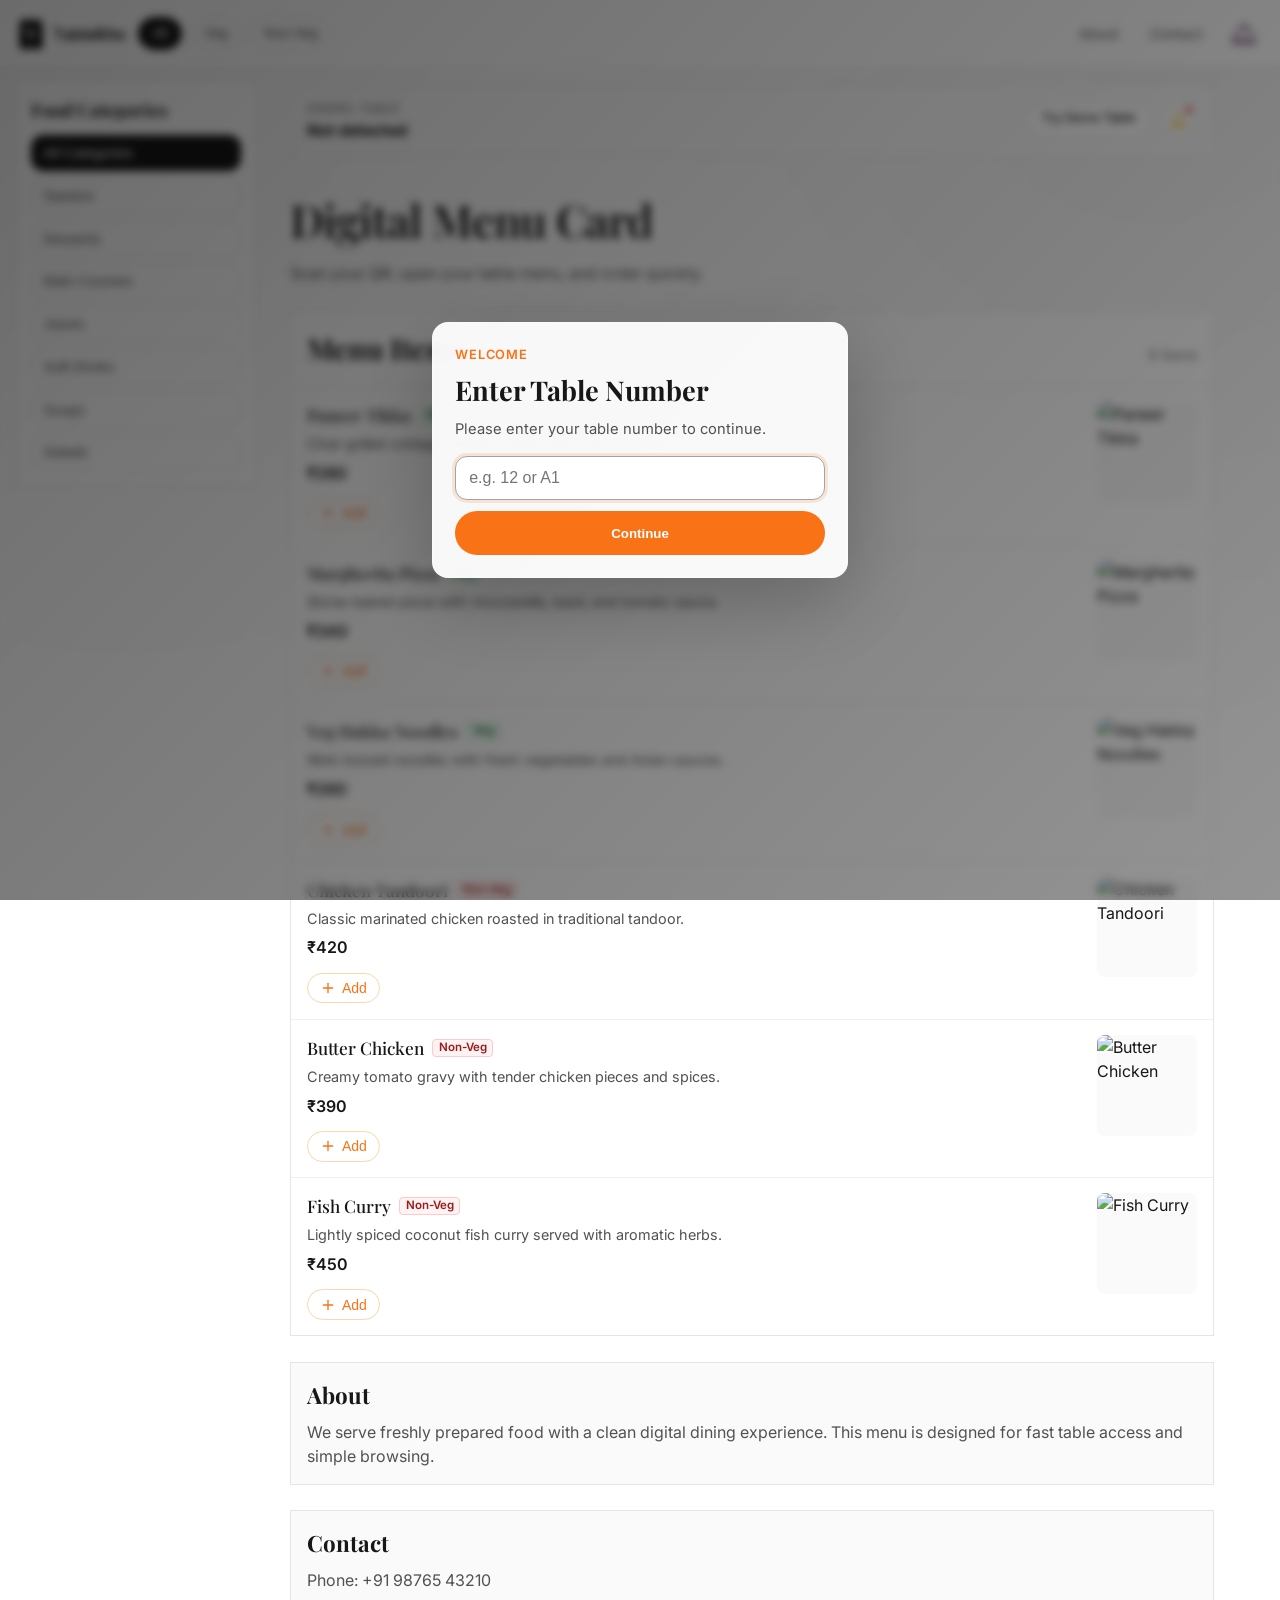
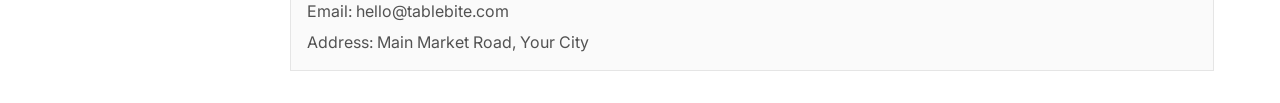
==== commit c90594e1: "updated" ====
--- a/menu.html
+++ b/menu.html
@@ -47,13 +47,33 @@
 </header>
 
 <div class="main-layout">
+  <aside class="food-sidebar" aria-label="Food category sidebar">
+    <h2 class="food-sidebar-title">Food Categories</h2>
+    <nav class="food-sidebar-nav" aria-label="Food category filter">
+      <button class="side-category-btn active" data-food-category="all" type="button">All Categories</button>
+      <button class="side-category-btn" data-food-category="starters" type="button">Starters</button>
+      <button class="side-category-btn" data-food-category="desserts" type="button">Desserts</button>
+      <button class="side-category-btn" data-food-category="main-courses" type="button">Main Courses</button>
+      <button class="side-category-btn" data-food-category="juices" type="button">Juices</button>
+      <button class="side-category-btn" data-food-category="soft-drinks" type="button">Soft Drinks</button>
+      <button class="side-category-btn" data-food-category="soups" type="button">Soups</button>
+      <button class="side-category-btn" data-food-category="salads" type="button">Salads</button>
+    </nav>
+  </aside>
+
   <main class="menu-main">
     <section class="table-banner">
       <div class="table-banner-info">
         <span class="table-label">Dining Table</span>
         <strong id="table-number">Detecting...</strong>
       </div>
-      <button id="demo-table-btn" class="demo-btn" type="button">Try Demo Table</button>
+      <div class="table-banner-actions">
+        <button id="demo-table-btn" class="demo-btn" type="button">Try Demo Table</button>
+        <button id="help-toggle-btn" class="help-btn" type="button" aria-label="Message staff">
+          <img class="help-btn-icon" src="assets/notification-svgrepo-com.svg" alt="" width="20" height="20" aria-hidden="true" />
+          <span class="help-btn-dot" aria-hidden="true"></span>
+        </button>
+      </div>
     </section>
 
     <section class="hero-section">
@@ -106,6 +126,22 @@
   <!-- Mobile Overlay -->
   <div id="cart-overlay" class="cart-overlay hidden"></div>
 </div>
+
+<div id="message-modal" class="message-modal hidden" role="dialog" aria-modal="true" aria-labelledby="message-modal-title">
+  <div class="message-modal-card">
+    <div class="message-modal-head">
+      <h3 id="message-modal-title">Message Staff</h3>
+      <button id="message-modal-close-btn" class="message-modal-close-btn" type="button" aria-label="Close message box">X</button>
+    </div>
+    <p id="message-modal-subtitle" class="message-modal-subtitle">Describe your issue and send it to staff.</p>
+    <form id="message-form" class="message-form">
+      <label for="staff-message-input" class="sr-only">Message for staff</label>
+      <textarea id="staff-message-input" rows="4" maxlength="280" placeholder="Type your message here..." required></textarea>
+      <p id="message-form-error" class="message-form-error hidden" aria-live="polite"></p>
+      <button id="message-send-btn" class="message-send-btn" type="submit">Send</button>
+    </form>
+  </div>
+</div>
 <script src="menu.js"></script>
   </body>
 </html>
--- a/menu.css
+++ b/menu.css
@@ -257,15 +257,66 @@
 
 /* Main Layout */
 .main-layout {
-  display: flex;
-  justify-content: center;
+  display: grid;
+  grid-template-columns: 15rem minmax(0, 1fr);
+  gap: 1rem;
+  width: min(100% - 2rem, 86rem);
+  margin: 0 auto;
+  align-items: start;
+}
+
+.food-sidebar {
+  position: sticky;
+  top: 5rem;
+  align-self: start;
+  border: 1px solid var(--border);
+  background: #ffffff;
+  padding: 0.9rem;
+  max-height: calc(100vh - 6rem);
+  overflow-y: auto;
+}
+
+.food-sidebar-title {
+  margin: 0;
+  font-family: "Playfair Display", serif;
+  font-size: 1.15rem;
+}
+
+.food-sidebar-nav {
+  margin-top: 0.75rem;
+  display: flex;
+  flex-direction: column;
+  gap: 0.45rem;
+}
+
+.side-category-btn {
+  width: 100%;
+  border: 1px solid var(--border);
+  border-radius: 0.75rem;
+  padding: 0.55rem 0.7rem;
+  text-align: left;
+  background: #ffffff;
+  color: var(--text-sub);
+  font-size: 0.9rem;
+  font-weight: 500;
+  cursor: pointer;
+  transition: all 0.2s ease;
+}
+
+.side-category-btn:hover {
+  background: var(--bg-soft-2);
+}
+
+.side-category-btn.active {
+  background: #171717;
+  border-color: #171717;
+  color: #ffffff;
 }
 
 .menu-main {
-  flex: 0 1 auto;
-  width: min(100% - 2.5rem, 60rem);
+  width: 100%;
   max-width: 60rem;
-  margin: 0 auto;
+  margin: 0;
   padding: 1rem 1.1rem 2rem;
   display: flex;
   flex-direction: column;
@@ -287,6 +338,12 @@
 .table-banner-info {
   display: flex;
   flex-direction: column;
+}
+
+.table-banner-actions {
+  display: flex;
+  align-items: center;
+  gap: 0.55rem;
 }
 
 .table-label {
@@ -294,6 +351,40 @@
   letter-spacing: 0.04em;
   text-transform: uppercase;
   color: var(--text-muted);
+}
+
+.help-btn {
+  width: 2.35rem;
+  height: 2.35rem;
+  display: inline-grid;
+  place-items: center;
+  border: 1px solid var(--border);
+  background: #ffffff;
+  color: #171717;
+  border-radius: 50%;
+  cursor: pointer;
+  transition: all 0.2s ease;
+  position: relative;
+}
+
+.help-btn:hover {
+  background: var(--bg-soft-2);
+}
+
+.help-btn-icon {
+  width: 1.05rem;
+  height: 1.05rem;
+}
+
+.help-btn-dot {
+  position: absolute;
+  top: 0.22rem;
+  right: 0.22rem;
+  width: 0.48rem;
+  height: 0.48rem;
+  border-radius: 50%;
+  background: #ef4444;
+  border: 1px solid #ffffff;
 }
 
 .demo-btn {
@@ -719,6 +810,105 @@
 
 .cart-overlay.hidden { display: none; }
 
+.message-modal {
+  position: fixed;
+  inset: 0;
+  z-index: 120;
+  background: rgba(0, 0, 0, 0.45);
+  display: grid;
+  place-items: center;
+  padding: 1rem;
+}
+
+.message-modal.hidden {
+  display: none;
+}
+
+.message-modal-card {
+  width: min(100%, 28rem);
+  background: #ffffff;
+  border: 1px solid var(--border);
+  border-radius: 0.9rem;
+  padding: 1rem;
+}
+
+.message-modal-head {
+  display: flex;
+  align-items: center;
+  justify-content: space-between;
+  gap: 0.8rem;
+}
+
+.message-modal-head h3 {
+  margin: 0;
+  font-family: "Playfair Display", serif;
+  font-size: 1.35rem;
+}
+
+.message-modal-close-btn {
+  border: 1px solid var(--border);
+  border-radius: 999px;
+  min-width: 2rem;
+  min-height: 2rem;
+  background: #ffffff;
+  cursor: pointer;
+}
+
+.message-modal-subtitle {
+  margin: 0.45rem 0 0;
+  color: var(--text-sub);
+  font-size: 0.9rem;
+}
+
+.message-form {
+  margin-top: 0.85rem;
+  display: flex;
+  flex-direction: column;
+  gap: 0.65rem;
+}
+
+.message-form textarea {
+  width: 100%;
+  resize: vertical;
+  min-height: 6.5rem;
+  border: 1px solid #d4d4d8;
+  border-radius: 0.75rem;
+  padding: 0.65rem 0.75rem;
+  font-family: inherit;
+  font-size: 0.95rem;
+  outline: none;
+}
+
+.message-form textarea:focus {
+  border-color: #a3a3a3;
+  box-shadow: 0 0 0 3px rgba(249, 115, 22, 0.16);
+}
+
+.message-form-error {
+  margin: 0;
+  font-size: 0.82rem;
+  color: #b91c1c;
+}
+
+.message-form-error.hidden {
+  display: none;
+}
+
+.message-send-btn {
+  border: none;
+  border-radius: 999px;
+  min-height: 2.4rem;
+  padding: 0.5rem 1rem;
+  color: #ffffff;
+  background: var(--orange);
+  font-weight: 600;
+  cursor: pointer;
+}
+
+.message-send-btn:hover {
+  background: var(--orange-hover);
+}
+
 /* Desktop: keep slide-in cart behavior */
 @media (min-width: 1024px) {
   .cart-sidebar {
@@ -744,8 +934,12 @@
 }
 
 @media (max-width: 620px) {
+  .main-layout {
+    width: 100%;
+  }
+
   .menu-main {
-    width: min(100% - 1rem, 44rem);
+    width: min(100% - 0.6rem, 44rem);
     padding: 0.8rem;
   }
   .menu-card { grid-template-columns: minmax(0, 1fr) 5rem; }
@@ -754,6 +948,35 @@
 flex-direction: column;
 align-items: flex-start;
   }
+
+  .table-banner-actions {
+    width: 100%;
+    justify-content: flex-start;
+    flex-wrap: wrap;
+  }
+}
+
+@media (max-width: 980px) {
+  .main-layout {
+    grid-template-columns: minmax(0, 1fr);
+    gap: 0.55rem;
+    width: min(100% - 1rem, 60rem);
+  }
+
+  .food-sidebar {
+    position: sticky;
+    top: 4.7rem;
+    z-index: 9;
+    max-height: none;
+    overflow: visible;
+  }
+
+  .food-sidebar-nav {
+    margin-top: 0.55rem;
+    display: grid;
+    grid-template-columns: repeat(2, minmax(0, 1fr));
+    gap: 0.4rem;
+  }
 }
 
 @keyframes fade-up {
